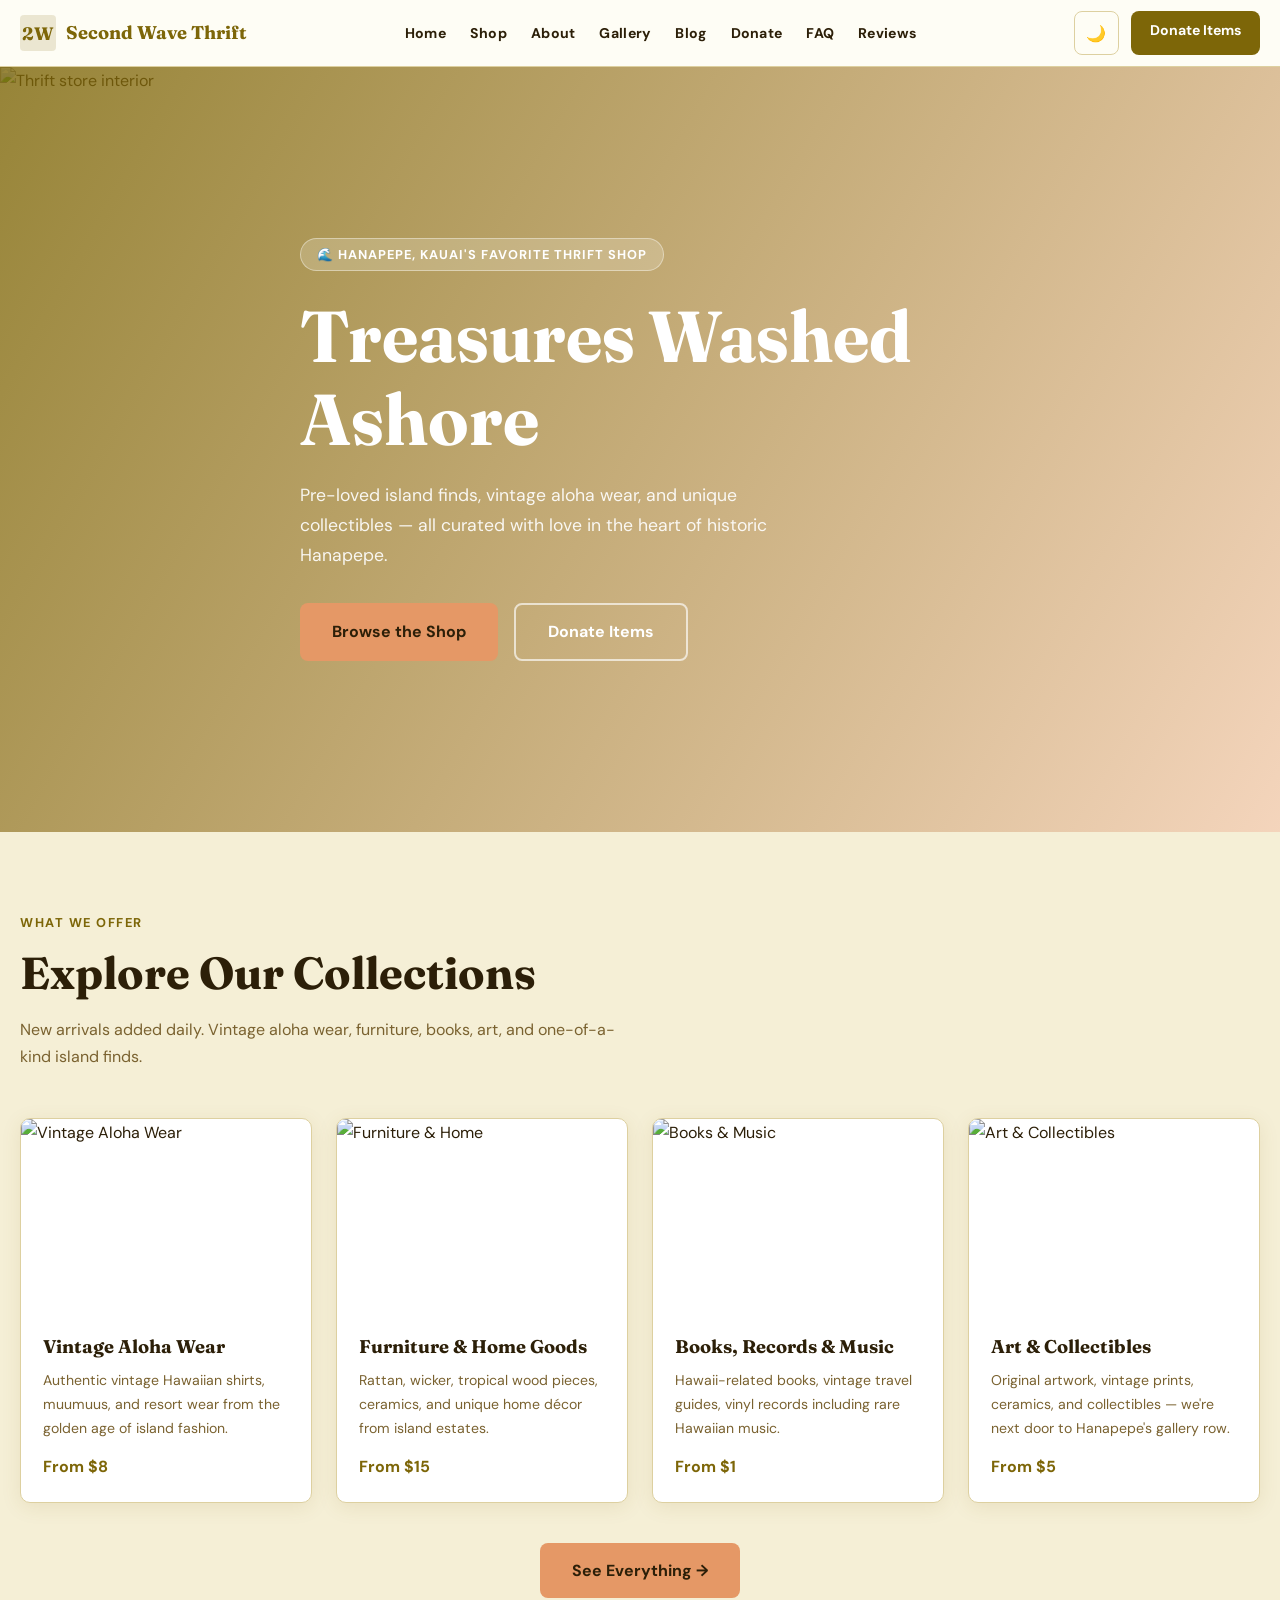
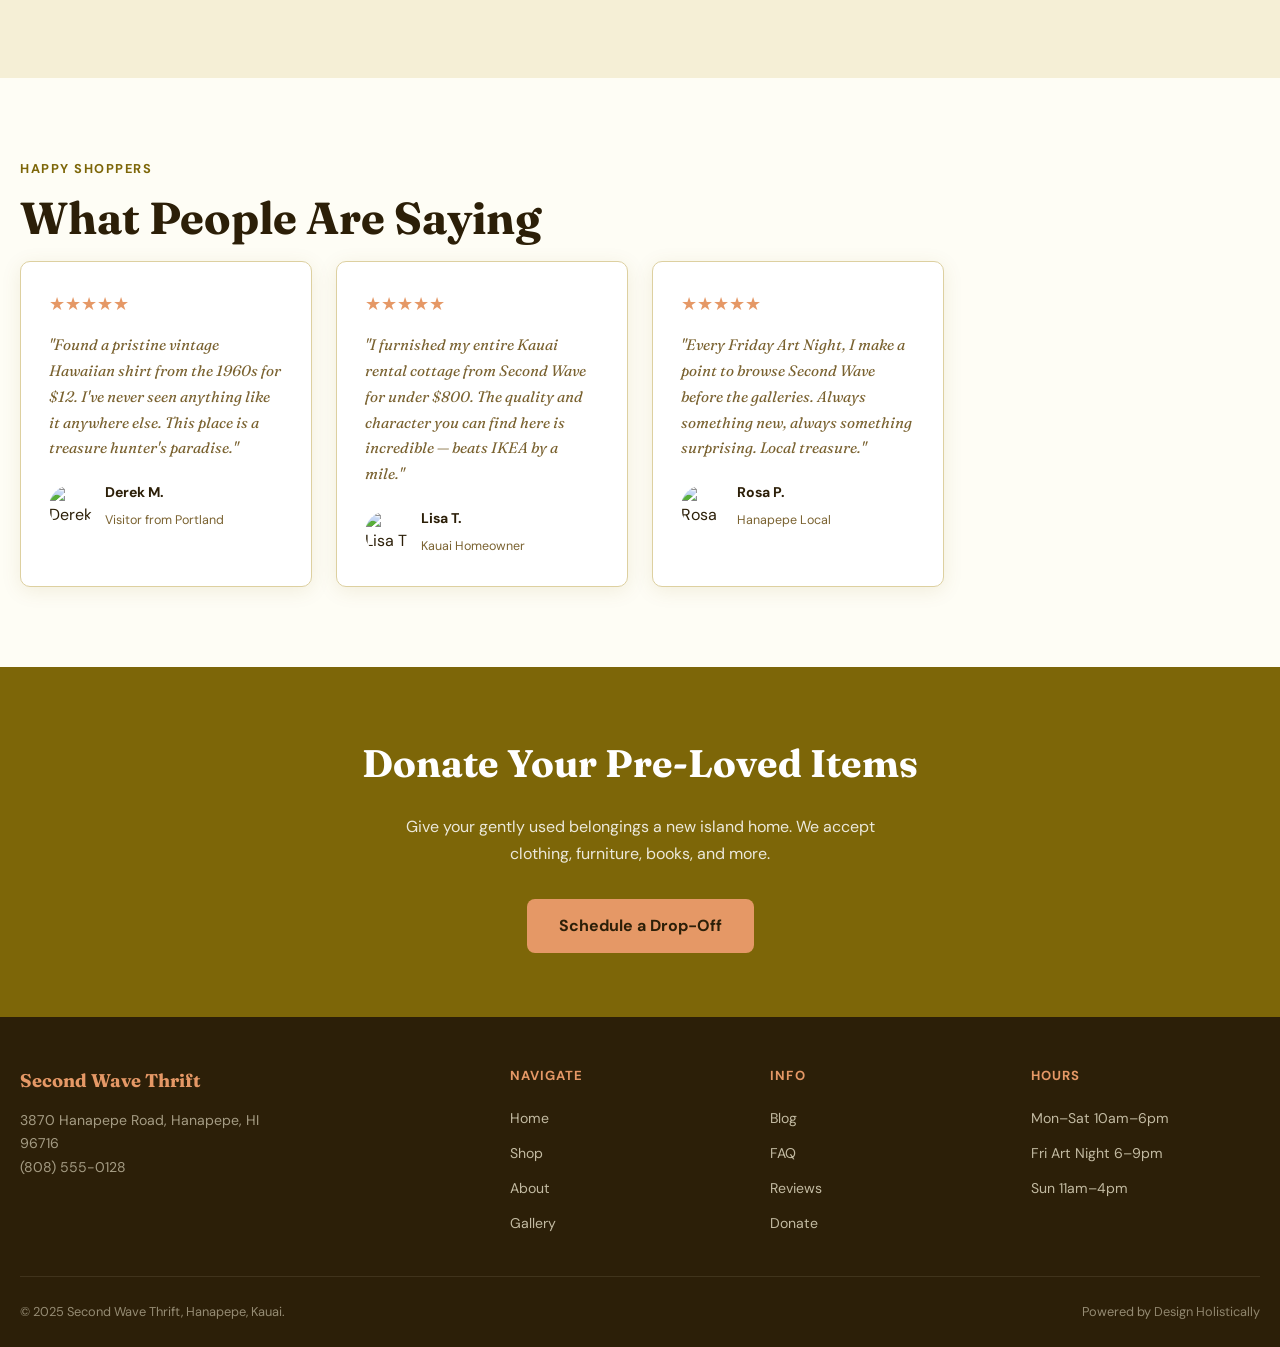
==== index.html @ 047452f1 "Initial commit: Second Wave Thrift — Hawaii sample site (Hanapepe, Kauai)" ====
<!DOCTYPE html>
<html lang="en" data-theme="light">
<head>
<meta charset="UTF-8"><meta name="viewport" content="width=device-width, initial-scale=1.0">
<title>Home — Second Wave Thrift | Hanapepe, Kauai</title>
<meta name="description" content="Second Wave Thrift in Hanapepe, Kauai — pre-loved island finds, vintage treasures, and sustainable shopping.">
<meta property="og:title" content="Home — Second Wave Thrift">
<meta property="og:type" content="website">
<link rel="stylesheet" href="css/style.css">
<script type="application/ld+json">{"@context":"https://schema.org","@type":"LocalBusiness","name":"Second Wave Thrift","description":"Treasures washed ashore — pre-loved island finds","telephone":"(808) 555-0128","address":{"@type":"PostalAddress","streetAddress":"3870 Hanapepe Road","addressLocality":"Hanapepe","addressRegion":"HI","postalCode":"96716"},"priceRange":"$"}</script>
</head>
<body>
<header class="site-header">
  <div class="header-inner">
    <a href="index.html" class="logo-wrap"><svg width="36" height="36" viewBox="0 0 36 36" fill="none">
  <rect width="36" height="36" rx="4" fill="#7D6608" opacity="0.15"/>
  <text x="18" y="25" text-anchor="middle" font-family="Fraunces,serif" font-weight="700" font-size="18" fill="#7D6608">2W</text>
</svg><span>Second Wave Thrift</span></a>
    <nav><ul class="nav-links" id="nav-links">
      <li><a href="index.html">Home</a></li><li><a href="services.html">Shop</a></li><li><a href="about.html">About</a></li><li><a href="gallery.html">Gallery</a></li><li><a href="blog.html">Blog</a></li><li><a href="booking.html">Donate</a></li><li><a href="faq.html">FAQ</a></li><li><a href="reviews.html">Reviews</a></li>
    </ul></nav>
    <div class="header-actions">
      <button id="theme-toggle" class="btn-theme">🌙</button>
      <a href="booking.html" class="btn-book">Donate Items</a>
      <button class="hamburger" id="hamburger" aria-label="Menu" aria-expanded="false"><span></span><span></span><span></span></button>
    </div>
  </div>
</header>
<main>

  <section class="hero"><div class="hero-bg"><img src="https://picsum.photos/1600/900?random=301" alt="Thrift store interior"></div><div class="hero-overlay"></div>
    <div class="hero-content">
      <div class="hero-badge">🌊 Hanapepe, Kauai's Favorite Thrift Shop</div>
      <h1>Treasures Washed Ashore</h1>
      <p>Pre-loved island finds, vintage aloha wear, and unique collectibles — all curated with love in the heart of historic Hanapepe.</p>
      <div class="hero-cta">
        <a href="services.html" class="btn-primary">Browse the Shop</a>
        <a href="booking.html" class="btn-secondary">Donate Items</a>
      </div>
    </div>
  </section>

  <section class="section section-alt"><div class="section-inner">
    <div class="section-label reveal">What We Offer</div>
    <h2 class="section-title reveal">Explore Our Collections</h2>
    <p class="section-sub reveal">New arrivals added daily. Vintage aloha wear, furniture, books, art, and one-of-a-kind island finds.</p>
    <div class="services-grid">
      <div class="service-card reveal"><img src="https://picsum.photos/400/190?random=302" alt="Vintage Aloha Wear"><div class="service-card-body"><h3>Vintage Aloha Wear</h3><p>Authentic vintage Hawaiian shirts, muumuus, and resort wear from the golden age of island fashion.</p><div class="service-price">From $8</div></div></div>
      <div class="service-card reveal"><img src="https://picsum.photos/400/190?random=303" alt="Furniture & Home"><div class="service-card-body"><h3>Furniture & Home Goods</h3><p>Rattan, wicker, tropical wood pieces, ceramics, and unique home décor from island estates.</p><div class="service-price">From $15</div></div></div>
      <div class="service-card reveal"><img src="https://picsum.photos/400/190?random=304" alt="Books & Music"><div class="service-card-body"><h3>Books, Records & Music</h3><p>Hawaii-related books, vintage travel guides, vinyl records including rare Hawaiian music.</p><div class="service-price">From $1</div></div></div>
      <div class="service-card reveal"><img src="https://picsum.photos/400/190?random=305" alt="Art & Collectibles"><div class="service-card-body"><h3>Art & Collectibles</h3><p>Original artwork, vintage prints, ceramics, and collectibles — we're next door to Hanapepe's gallery row.</p><div class="service-price">From $5</div></div></div>
    </div>
    <div style="text-align:center;margin-top:2.5rem;"><a href="services.html" class="btn-primary">See Everything →</a></div>
  </div></section>

  <section class="section"><div class="section-inner">
    <div class="section-label reveal">Happy Shoppers</div>
    <h2 class="section-title reveal">What People Are Saying</h2>
    <div class="testimonials-grid">
      <div class="testimonial-card reveal"><div class="stars">★★★★★</div><p class="testimonial-text">"Found a pristine vintage Hawaiian shirt from the 1960s for $12. I've never seen anything like it anywhere else. This place is a treasure hunter's paradise."</p><div class="testimonial-author"><img src="https://picsum.photos/44/44?random=306" alt="Derek M."><div><strong>Derek M.</strong><span>Visitor from Portland</span></div></div></div>
      <div class="testimonial-card reveal"><div class="stars">★★★★★</div><p class="testimonial-text">"I furnished my entire Kauai rental cottage from Second Wave for under $800. The quality and character you can find here is incredible — beats IKEA by a mile."</p><div class="testimonial-author"><img src="https://picsum.photos/44/44?random=307" alt="Lisa T."><div><strong>Lisa T.</strong><span>Kauai Homeowner</span></div></div></div>
      <div class="testimonial-card reveal"><div class="stars">★★★★★</div><p class="testimonial-text">"Every Friday Art Night, I make a point to browse Second Wave before the galleries. Always something new, always something surprising. Local treasure."</p><div class="testimonial-author"><img src="https://picsum.photos/44/44?random=308" alt="Rosa P."><div><strong>Rosa P.</strong><span>Hanapepe Local</span></div></div></div>
    </div>
  </div></section>

  <div class="cta-banner">
    <h2>Donate Your Pre-Loved Items</h2>
    <p>Give your gently used belongings a new island home. We accept clothing, furniture, books, and more.</p>
    <a href="booking.html" class="btn-primary" style="background:var(--accent);color:var(--text);">Schedule a Drop-Off</a>
  </div>

</main>
<footer class="site-footer">
  <div class="footer-inner">
    <div class="footer-brand"><div class="logo-wrap" style="color:var(--accent);">Second Wave Thrift</div><p>3870 Hanapepe Road, Hanapepe, HI 96716<br>(808) 555-0128</p></div>
    <div class="footer-col"><h4>Navigate</h4><ul><li><a href="index.html">Home</a></li><li><a href="services.html">Shop</a></li><li><a href="about.html">About</a></li><li><a href="gallery.html">Gallery</a></li></ul></div>
    <div class="footer-col"><h4>Info</h4><ul><li><a href="blog.html">Blog</a></li><li><a href="faq.html">FAQ</a></li><li><a href="reviews.html">Reviews</a></li><li><a href="booking.html">Donate</a></li></ul></div>
    <div class="footer-col"><h4>Hours</h4><ul><li><a href="#">Mon–Sat 10am–6pm</a></li><li><a href="#">Fri Art Night 6–9pm</a></li><li><a href="#">Sun 11am–4pm</a></li></ul></div>
  </div>
  <div class="footer-bottom"><span>© 2025 Second Wave Thrift, Hanapepe, Kauai.</span><span>Powered by <a href="https://designholistically.com" target="_blank" rel="noopener">Design Holistically</a></span></div>
</footer>
<button class="back-to-top" id="back-to-top" aria-label="Back to top">↑</button>
<script src="js/main.js"></script>
</body>
</html>
---- css/style.css ----
@import url('https://fonts.googleapis.com/css2?family=Fraunces:ital,wght@0,400;0,600;0,700;1,400&family=DM+Sans:wght@400;500;700&display=swap');
:root {
  --primary: #7D6608;
  --accent: #E59866;
  --bg: #FEFDF5;
  --bg2: #F5EFD6;
  --text: #2C1F08;
  --text-muted: #7A6230;
  --border: #DDD0A0;
  --white: #ffffff;
  --shadow: 0 4px 20px rgba(125,102,8,0.10);
  --radius: 10px;
  --font-heading: 'Fraunces', serif;
  --font-body: 'DM Sans', sans-serif;
  --transition: all 0.3s ease;
}
[data-theme="dark"] {
  --bg: #1A1400;
  --bg2: #221C00;
  --text: #F5EFD6;
  --text-muted: #C4A96A;
  --border: #4A3E0A;
  --white: #221C00;
  --shadow: 0 4px 20px rgba(0,0,0,0.4);
}
*, *::before, *::after { box-sizing: border-box; margin: 0; padding: 0; }
html { scroll-behavior: smooth; }
body { font-family: var(--font-body); background: var(--bg); color: var(--text); line-height: 1.7; transition: background 0.3s, color 0.3s; }
img { max-width: 100%; display: block; }
a { color: var(--primary); text-decoration: none; }
.site-header { position: sticky; top: 0; z-index: 100; background: rgba(254,253,245,0.88); backdrop-filter: blur(12px); border-bottom: 1px solid var(--border); padding: 0 1.25rem; }
[data-theme="dark"] .site-header { background: rgba(26,20,0,0.88); }
.header-inner { max-width: 1280px; margin: 0 auto; display: flex; align-items: center; justify-content: space-between; height: 66px; }
.logo-wrap { display: flex; align-items: center; gap: 0.6rem; font-family: var(--font-heading); font-size: 1.15rem; font-weight: 700; color: var(--primary); }
.nav-links { display: flex; gap: 1.5rem; list-style: none; }
.nav-links a { font-size: 0.88rem; font-weight: 700; color: var(--text); letter-spacing: 0.02em; transition: color 0.2s; }
.nav-links a:hover { color: var(--accent); }
.header-actions { display: flex; align-items: center; gap: 0.75rem; }
.btn-theme { background: none; border: 1px solid var(--border); border-radius: 8px; padding: 0.4rem 0.7rem; cursor: pointer; color: var(--text); font-size: 1rem; min-width: 44px; min-height: 44px; transition: var(--transition); }
.btn-book { background: var(--primary); color: #fff; border: none; border-radius: 8px; padding: 0.5rem 1.2rem; font-weight: 700; cursor: pointer; font-size: 0.88rem; min-height: 44px; transition: var(--transition); }
.btn-book:hover { background: var(--accent); color: var(--text); }
.hamburger { display: none; flex-direction: column; gap: 5px; background: none; border: none; cursor: pointer; padding: 0.5rem; min-width: 44px; min-height: 44px; justify-content: center; align-items: center; }
.hamburger span { width: 24px; height: 2px; background: var(--text); border-radius: 2px; transition: var(--transition); }
@media (max-width: 768px) { .nav-links { display: none; flex-direction: column; position: absolute; top: 66px; left: 0; right: 0; background: var(--bg); border-bottom: 1px solid var(--border); padding: 1rem 1.25rem; gap: 0.5rem; } .nav-links.open { display: flex; } .hamburger { display: flex; } .btn-book { display: none; } }
.hero { position: relative; min-height: 85vh; display: flex; align-items: center; overflow: hidden; }
.hero-bg { position: absolute; inset: 0; }
.hero-bg img { width: 100%; height: 100%; object-fit: cover; }
.hero-overlay { position: absolute; inset: 0; background: linear-gradient(120deg, rgba(125,102,8,0.8) 0%, rgba(229,152,102,0.4) 100%); }
.hero-content { position: relative; z-index: 2; max-width: 1280px; margin: 0 auto; padding: 4rem 1.25rem; }
.hero-badge { display: inline-block; background: rgba(254,253,245,0.2); color: #fff; border: 1px solid rgba(255,255,255,0.4); border-radius: 20px; padding: 0.3rem 1rem; font-size: 0.8rem; font-weight: 700; letter-spacing: 0.08em; text-transform: uppercase; margin-bottom: 1.5rem; }
.hero h1 { font-family: var(--font-heading); font-size: clamp(2.5rem, 6vw, 4.5rem); font-weight: 700; color: #fff; line-height: 1.15; margin-bottom: 1.25rem; max-width: 680px; }
.hero p { font-size: 1.1rem; color: rgba(255,255,255,0.9); max-width: 500px; margin-bottom: 2rem; }
.hero-cta { display: flex; gap: 1rem; flex-wrap: wrap; }
.btn-primary { background: var(--accent); color: var(--text); border: none; border-radius: 8px; padding: 0.85rem 2rem; font-weight: 700; font-size: 1rem; cursor: pointer; transition: var(--transition); min-height: 44px; display: inline-flex; align-items: center; gap: 0.5rem; }
.btn-primary:hover { background: #d4855a; color: #fff; }
.btn-secondary { background: transparent; color: #fff; border: 2px solid rgba(255,255,255,0.65); border-radius: 8px; padding: 0.85rem 2rem; font-weight: 700; font-size: 1rem; cursor: pointer; transition: var(--transition); min-height: 44px; display: inline-flex; align-items: center; }
.btn-secondary:hover { background: rgba(255,255,255,0.15); }
.section { padding: 5rem 1.25rem; }
.section-inner { max-width: 1280px; margin: 0 auto; }
.section-label { font-size: 0.8rem; font-weight: 700; letter-spacing: 0.12em; text-transform: uppercase; color: var(--primary); margin-bottom: 0.75rem; }
.section-title { font-family: var(--font-heading); font-size: clamp(1.8rem, 4vw, 2.8rem); font-weight: 700; color: var(--text); line-height: 1.2; margin-bottom: 1rem; }
.section-sub { font-size: 1rem; color: var(--text-muted); max-width: 600px; margin-bottom: 3rem; }
.section-alt { background: var(--bg2); }
.services-grid { display: grid; grid-template-columns: repeat(auto-fill, minmax(260px, 1fr)); gap: 1.5rem; }
.service-card { background: var(--white); border: 1px solid var(--border); border-radius: var(--radius); overflow: hidden; transition: var(--transition); box-shadow: var(--shadow); }
.service-card:hover { transform: translateY(-4px); border-color: var(--accent); }
.service-card img { width: 100%; height: 190px; object-fit: cover; }
.service-card-body { padding: 1.4rem; }
.service-card h3 { font-family: var(--font-heading); font-size: 1.15rem; color: var(--text); margin-bottom: 0.4rem; }
.service-card p { font-size: 0.88rem; color: var(--text-muted); margin-bottom: 0.75rem; }
.service-price { font-size: 1rem; font-weight: 700; color: var(--primary); }
.testimonials-grid { display: grid; grid-template-columns: repeat(auto-fill, minmax(280px, 1fr)); gap: 1.5rem; }
.testimonial-card { background: var(--white); border: 1px solid var(--border); border-radius: var(--radius); padding: 1.75rem; box-shadow: var(--shadow); }
.stars { color: var(--accent); font-size: 1.1rem; margin-bottom: 0.75rem; }
.testimonial-text { font-style: italic; font-family: var(--font-heading); color: var(--text-muted); font-size: 0.95rem; margin-bottom: 1.25rem; }
.testimonial-author { display: flex; align-items: center; gap: 0.75rem; }
.testimonial-author img { width: 44px; height: 44px; border-radius: 50%; object-fit: cover; }
.testimonial-author strong { display: block; font-size: 0.88rem; color: var(--text); }
.testimonial-author span { font-size: 0.78rem; color: var(--text-muted); }
.cta-banner { background: var(--primary); color: #fff; padding: 4rem 1.25rem; text-align: center; }
.cta-banner h2 { font-family: var(--font-heading); font-size: clamp(1.8rem, 3vw, 2.5rem); margin-bottom: 1rem; }
.cta-banner p { font-size: 1rem; opacity: 0.85; margin-bottom: 2rem; max-width: 500px; margin-left: auto; margin-right: auto; }
.gallery-grid { display: grid; grid-template-columns: repeat(2, 1fr); gap: 1rem; }
@media (min-width: 768px) { .gallery-grid { grid-template-columns: repeat(3, 1fr); } }
@media (min-width: 1280px) { .gallery-grid { grid-template-columns: repeat(4, 1fr); } }
.gallery-item { border-radius: var(--radius); overflow: hidden; aspect-ratio: 1; cursor: pointer; }
.gallery-item img { width: 100%; height: 100%; object-fit: cover; transition: transform 0.4s; }
.gallery-item:hover img { transform: scale(1.05); }
.blog-grid { display: grid; grid-template-columns: repeat(auto-fill, minmax(300px, 1fr)); gap: 1.5rem; }
.blog-card { background: var(--white); border: 1px solid var(--border); border-radius: var(--radius); overflow: hidden; transition: var(--transition); box-shadow: var(--shadow); }
.blog-card:hover { transform: translateY(-3px); border-color: var(--accent); }
.blog-card img { width: 100%; height: 190px; object-fit: cover; }
.blog-card-body { padding: 1.4rem; }
.blog-tag { font-size: 0.75rem; font-weight: 700; letter-spacing: 0.1em; text-transform: uppercase; color: var(--primary); margin-bottom: 0.5rem; }
.blog-card h3 { font-family: var(--font-heading); font-size: 1.05rem; color: var(--text); margin-bottom: 0.4rem; line-height: 1.35; }
.blog-card p { font-size: 0.88rem; color: var(--text-muted); margin-bottom: 0.75rem; }
.blog-meta { font-size: 0.78rem; color: var(--text-muted); }
.read-more { color: var(--primary); font-weight: 700; font-size: 0.9rem; }
.blog-post { max-width: 760px; margin: 0 auto; padding: 3rem 1.25rem; }
.blog-post h1 { font-family: var(--font-heading); font-size: clamp(1.8rem, 4vw, 2.7rem); color: var(--text); margin-bottom: 1rem; line-height: 1.2; }
.blog-post .meta { font-size: 0.82rem; color: var(--text-muted); margin-bottom: 2rem; }
.blog-post img { border-radius: var(--radius); margin: 2rem 0; width: 100%; height: 380px; object-fit: cover; }
.blog-post h2 { font-family: var(--font-heading); font-size: 1.5rem; color: var(--text); margin: 2rem 0 0.75rem; }
.blog-post p { font-size: 1rem; color: var(--text-muted); margin-bottom: 1.25rem; }
.blog-post ul { margin: 1rem 0 1.5rem 1.5rem; color: var(--text-muted); }
.blog-post ul li { margin-bottom: 0.5rem; }
.booking-section { max-width: 680px; margin: 0 auto; padding: 3rem 1.25rem; }
.step-indicator { display: flex; gap: 0.5rem; margin-bottom: 2.5rem; }
.step { flex: 1; height: 4px; border-radius: 2px; background: var(--border); transition: var(--transition); }
.step.active { background: var(--primary); }
.step.done { background: var(--accent); }
.form-group { margin-bottom: 1.5rem; }
.form-group label { display: block; font-weight: 700; font-size: 0.88rem; margin-bottom: 0.5rem; color: var(--text); }
.form-group input, .form-group select, .form-group textarea { width: 100%; padding: 0.75rem 1rem; border: 1px solid var(--border); border-radius: 8px; font-family: var(--font-body); font-size: 0.95rem; background: var(--bg); color: var(--text); transition: border-color 0.2s; min-height: 44px; }
.form-group input:focus, .form-group select:focus, .form-group textarea:focus { outline: none; border-color: var(--primary); }
.form-group textarea { min-height: 120px; resize: vertical; }
.form-nav { display: flex; gap: 1rem; justify-content: space-between; margin-top: 2rem; }
.booking-step { display: none; }
.booking-step.active { display: block; }
.service-option { border: 2px solid var(--border); border-radius: var(--radius); padding: 1.25rem; cursor: pointer; transition: var(--transition); margin-bottom: 0.75rem; }
.service-option:hover, .service-option.selected { border-color: var(--primary); background: rgba(125,102,8,0.05); }
.service-option h3 { font-family: var(--font-heading); font-size: 1rem; color: var(--text); }
.service-option p { font-size: 0.85rem; color: var(--text-muted); }
.confirmation-box { background: var(--bg2); border: 1px solid var(--border); border-radius: var(--radius); padding: 2rem; text-align: center; }
.confirmation-box .check { font-size: 3rem; margin-bottom: 1rem; }
.confirmation-box h2 { font-family: var(--font-heading); font-size: 1.8rem; color: var(--primary); margin-bottom: 0.5rem; }
.admin-login { max-width: 400px; margin: 6rem auto; padding: 0 1.25rem; }
.admin-card { background: var(--white); border: 1px solid var(--border); border-radius: var(--radius); padding: 2.5rem; box-shadow: var(--shadow); }
.admin-card h1 { font-family: var(--font-heading); font-size: 1.8rem; color: var(--text); margin-bottom: 0.5rem; }
.admin-card p { font-size: 0.88rem; color: var(--text-muted); margin-bottom: 2rem; }
.admin-dash { display: none; max-width: 1200px; margin: 0 auto; padding: 2rem 1.25rem; }
.stats-grid { display: grid; grid-template-columns: repeat(2, 1fr); gap: 1rem; margin-bottom: 2rem; }
@media (min-width: 768px) { .stats-grid { grid-template-columns: repeat(4, 1fr); } }
.stat-card { background: var(--white); border: 1px solid var(--border); border-radius: var(--radius); padding: 1.5rem; text-align: center; box-shadow: var(--shadow); }
.stat-card .stat-num { font-family: var(--font-heading); font-size: 2.2rem; font-weight: 700; color: var(--primary); }
.stat-card .stat-label { font-size: 0.82rem; color: var(--text-muted); margin-top: 0.25rem; }
.admin-table-wrap { background: var(--white); border: 1px solid var(--border); border-radius: var(--radius); padding: 1.5rem; box-shadow: var(--shadow); margin-bottom: 1.5rem; overflow-x: auto; }
.admin-table-wrap h2 { font-family: var(--font-heading); font-size: 1.2rem; margin-bottom: 1rem; color: var(--text); }
table { width: 100%; border-collapse: collapse; font-size: 0.88rem; }
th { text-align: left; padding: 0.6rem 0.75rem; background: var(--bg2); font-weight: 700; font-size: 0.78rem; text-transform: uppercase; letter-spacing: 0.05em; color: var(--text-muted); }
td { padding: 0.7rem 0.75rem; border-top: 1px solid var(--border); color: var(--text); }
.badge { display: inline-block; padding: 0.2rem 0.6rem; border-radius: 12px; font-size: 0.75rem; font-weight: 700; }
.badge-green { background: #D1FAE5; color: #065F46; }
.badge-yellow { background: #FEF3C7; color: #92400E; }
.badge-red { background: #FEE2E2; color: #991B1B; }
.faq-list { max-width: 760px; margin: 0 auto; }
.faq-item { border-bottom: 1px solid var(--border); }
.faq-question { width: 100%; background: none; border: none; text-align: left; padding: 1.25rem 0; font-family: var(--font-heading); font-size: 1.05rem; color: var(--text); cursor: pointer; display: flex; justify-content: space-between; align-items: center; gap: 1rem; min-height: 44px; }
.faq-question:hover { color: var(--primary); }
.faq-icon { font-size: 1.2rem; color: var(--primary); flex-shrink: 0; transition: transform 0.3s; }
.faq-answer { font-size: 0.95rem; color: var(--text-muted); padding-bottom: 1.25rem; display: none; }
.faq-answer.open { display: block; }
.faq-icon.open { transform: rotate(45deg); }
.reviews-grid { display: grid; grid-template-columns: repeat(auto-fill, minmax(280px, 1fr)); gap: 1.5rem; }
.review-card { background: var(--white); border: 1px solid var(--border); border-radius: var(--radius); padding: 1.75rem; box-shadow: var(--shadow); }
.team-grid { display: grid; grid-template-columns: repeat(auto-fill, minmax(220px, 1fr)); gap: 1.5rem; }
.team-card { text-align: center; }
.team-card img { width: 110px; height: 110px; border-radius: 50%; margin: 0 auto 1rem; object-fit: cover; border: 3px solid var(--accent); }
.team-card h3 { font-family: var(--font-heading); font-size: 1rem; color: var(--text); }
.team-card p { font-size: 0.85rem; color: var(--text-muted); }
.values-grid { display: grid; grid-template-columns: repeat(auto-fill, minmax(220px, 1fr)); gap: 1.5rem; margin-top: 2rem; }
.value-card { background: var(--white); border: 1px solid var(--border); border-radius: var(--radius); padding: 1.75rem; text-align: center; box-shadow: var(--shadow); }
.value-icon { font-size: 2rem; margin-bottom: 0.75rem; }
.value-card h3 { font-family: var(--font-heading); font-size: 1.05rem; color: var(--text); margin-bottom: 0.4rem; }
.value-card p { font-size: 0.88rem; color: var(--text-muted); }
.site-footer { background: #2C1F08; color: rgba(245,239,214,0.8); padding: 3rem 1.25rem 1.5rem; }
.footer-inner { max-width: 1280px; margin: 0 auto; display: grid; grid-template-columns: 1fr; gap: 2rem; }
@media (min-width: 768px) { .footer-inner { grid-template-columns: 2fr 1fr 1fr 1fr; } }
.footer-brand p { font-size: 0.88rem; opacity: 0.75; margin-top: 0.75rem; max-width: 280px; }
.footer-col h4 { font-weight: 700; font-size: 0.82rem; letter-spacing: 0.08em; text-transform: uppercase; color: var(--accent); margin-bottom: 1rem; }
.footer-col ul { list-style: none; }
.footer-col ul li { margin-bottom: 0.5rem; }
.footer-col ul li a { color: rgba(245,239,214,0.75); font-size: 0.88rem; transition: color 0.2s; }
.footer-col ul li a:hover { color: #fff; }
.footer-bottom { max-width: 1280px; margin: 2rem auto 0; padding-top: 1.5rem; border-top: 1px solid rgba(245,239,214,0.15); display: flex; flex-wrap: wrap; justify-content: space-between; gap: 0.5rem; font-size: 0.8rem; opacity: 0.65; }
.footer-bottom a { color: rgba(245,239,214,0.75); }
.back-to-top { position: fixed; bottom: 1.5rem; right: 1.5rem; width: 44px; height: 44px; background: var(--primary); color: #fff; border: none; border-radius: 50%; cursor: pointer; font-size: 1.2rem; display: flex; align-items: center; justify-content: center; box-shadow: 0 4px 16px rgba(0,0,0,0.2); opacity: 0; pointer-events: none; transition: var(--transition); z-index: 90; }
.back-to-top.visible { opacity: 1; pointer-events: all; }
.reveal { opacity: 0; transform: translateY(26px); transition: opacity 0.6s ease, transform 0.6s ease; }
.reveal.visible { opacity: 1; transform: none; }
.page-hero { background: linear-gradient(135deg, #7D6608 0%, #B8840A 100%); color: #fff; padding: 5rem 1.25rem 3rem; }
.page-hero h1 { font-family: var(--font-heading); font-size: clamp(2rem, 4vw, 3rem); margin-bottom: 0.75rem; }
.page-hero p { font-size: 1rem; opacity: 0.85; max-width: 560px; }
.breadcrumb { font-size: 0.82rem; opacity: 0.75; margin-bottom: 1rem; }
.breadcrumb a { color: rgba(255,255,255,0.85); }
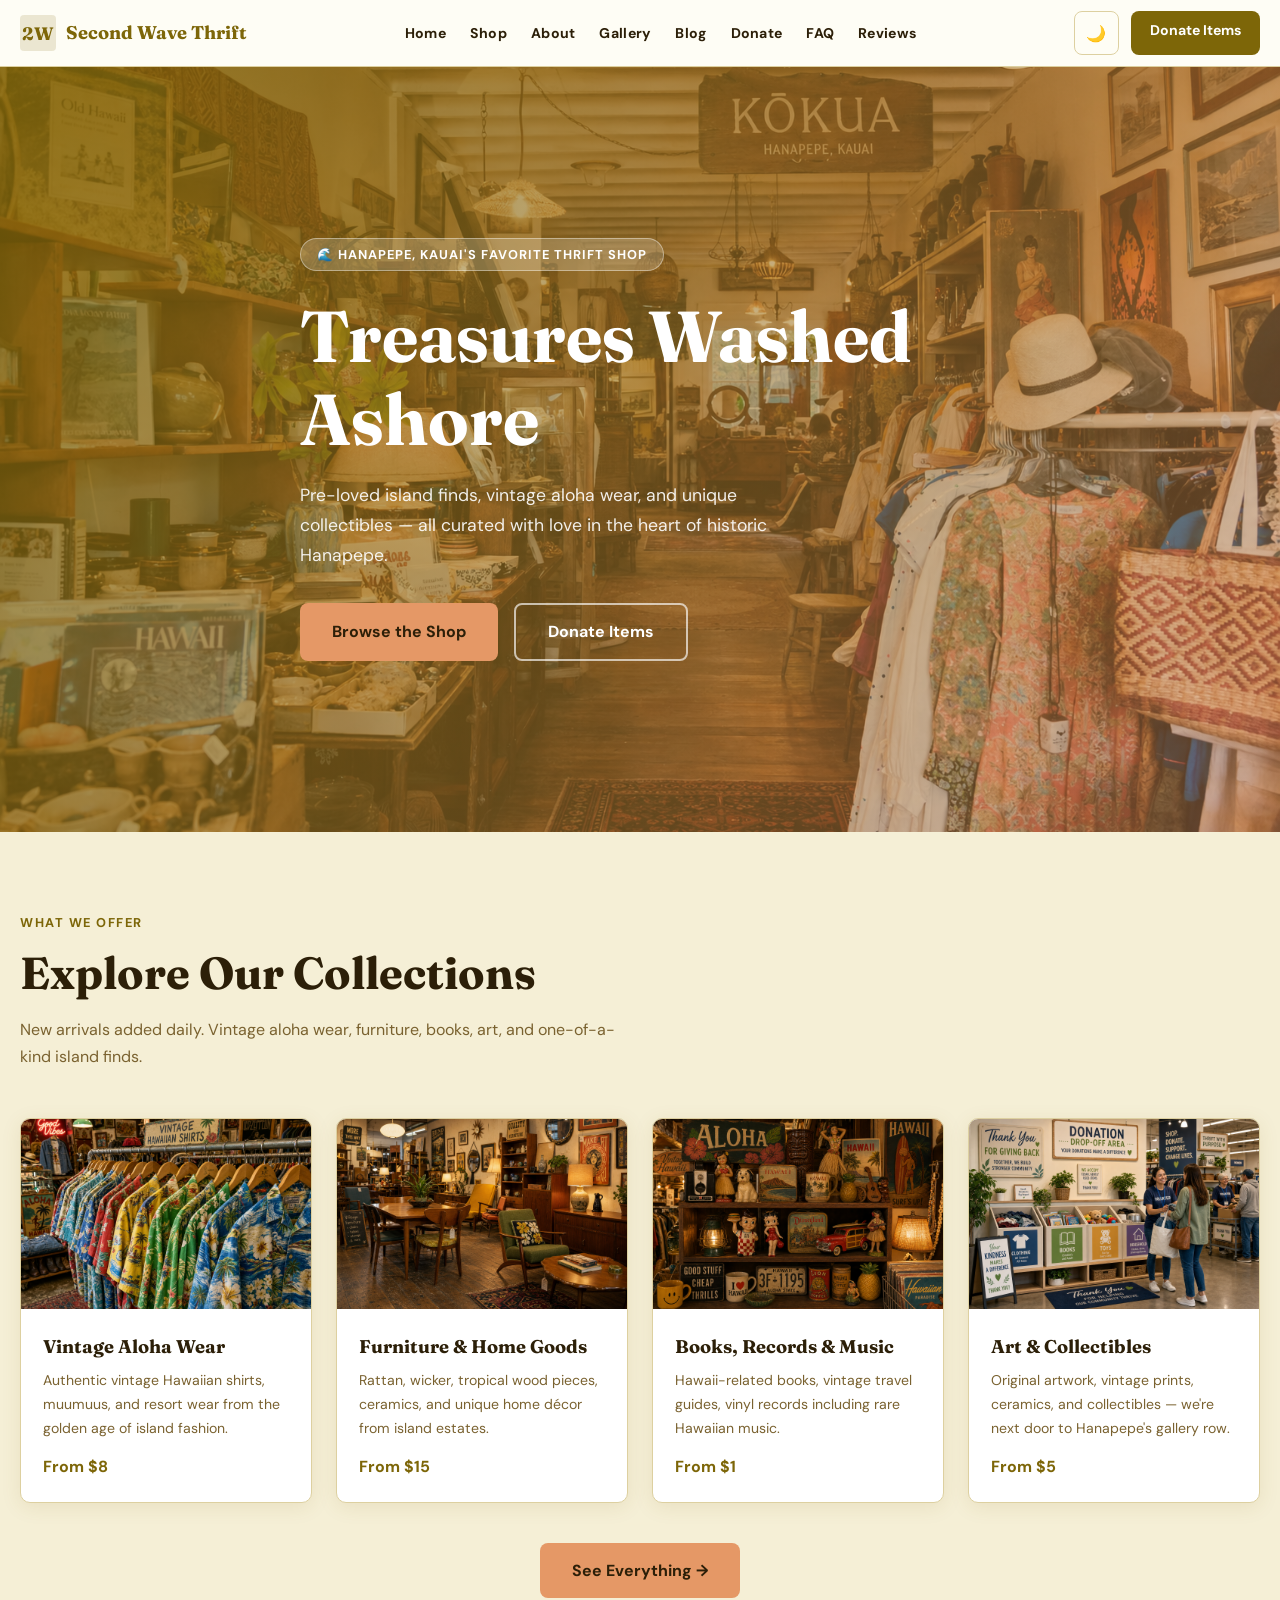
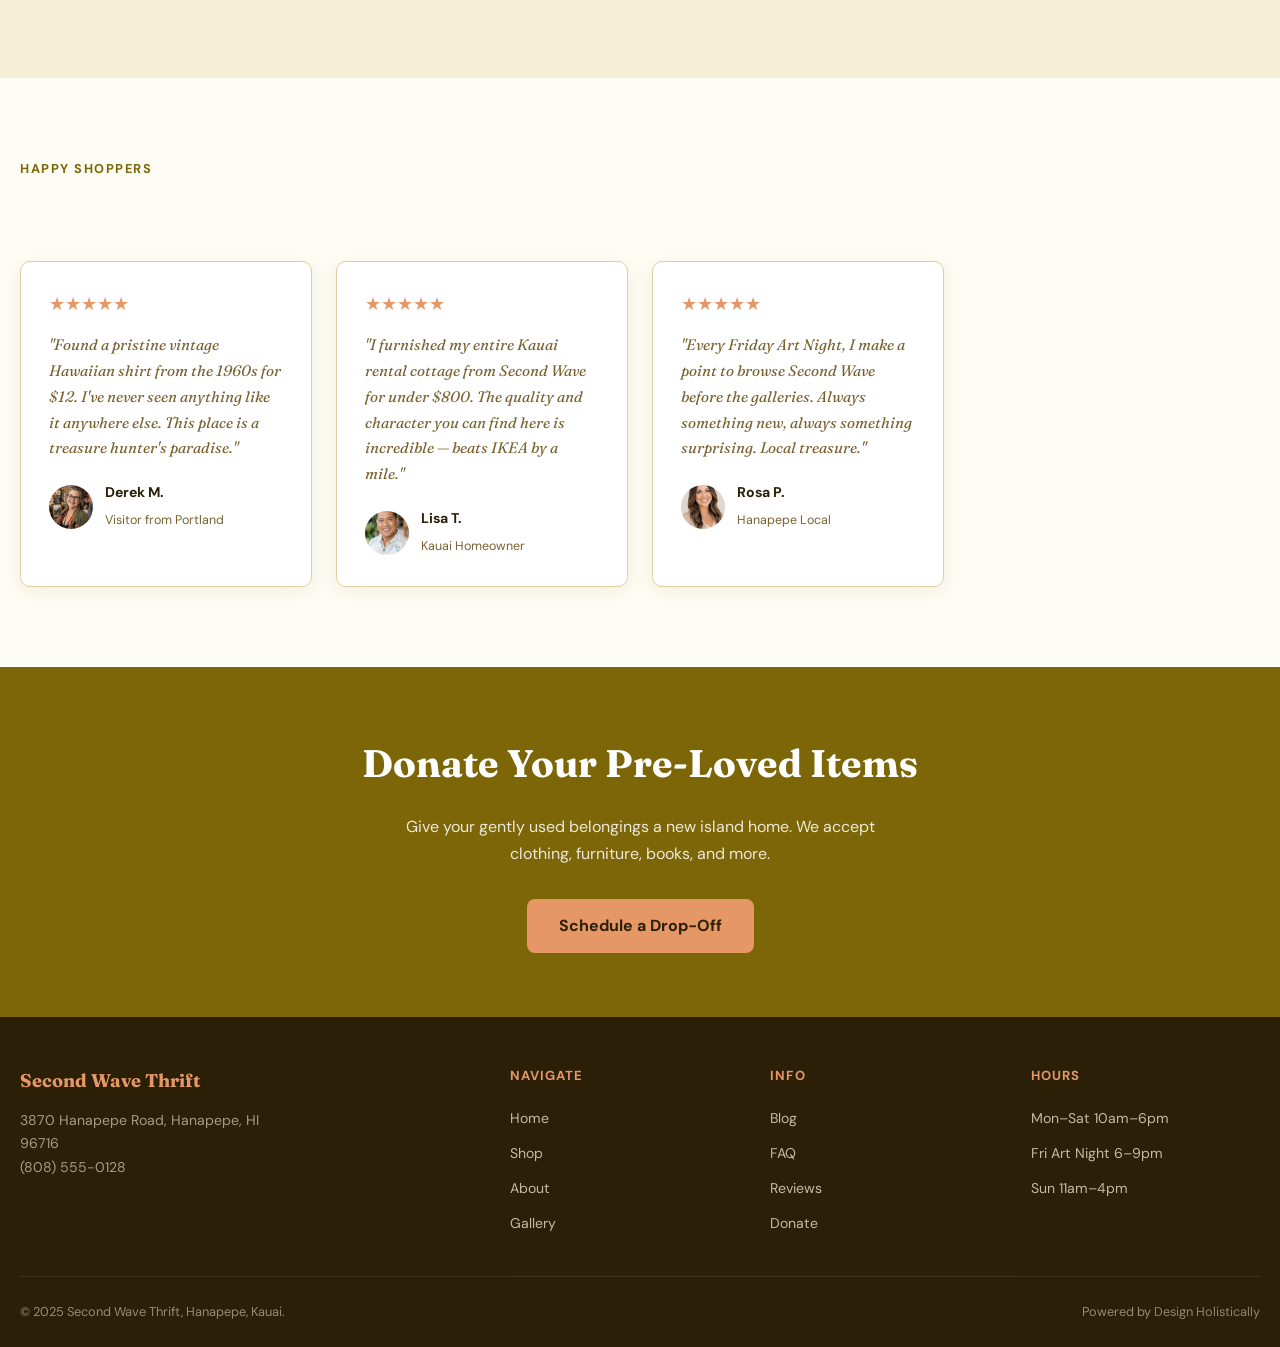
==== commit 0c2efd6b: "Initial commit: Second Wave Thrift — Hawaii sample site (Hanapepe, Kauai)" ====
--- a/index.html
+++ b/index.html
@@ -28,7 +28,7 @@
 </header>
 <main>
 
-  <section class="hero"><div class="hero-bg"><img src="https://picsum.photos/1600/900?random=301" alt="Thrift store interior"></div><div class="hero-overlay"></div>
+  <section class="hero"><div class="hero-bg"><img src="images/hero.png" alt="Thrift store interior"></div><div class="hero-overlay"></div>
     <div class="hero-content">
       <div class="hero-badge">🌊 Hanapepe, Kauai's Favorite Thrift Shop</div>
       <h1>Treasures Washed Ashore</h1>
@@ -45,10 +45,10 @@
     <h2 class="section-title reveal">Explore Our Collections</h2>
     <p class="section-sub reveal">New arrivals added daily. Vintage aloha wear, furniture, books, art, and one-of-a-kind island finds.</p>
     <div class="services-grid">
-      <div class="service-card reveal"><img src="https://picsum.photos/400/190?random=302" alt="Vintage Aloha Wear"><div class="service-card-body"><h3>Vintage Aloha Wear</h3><p>Authentic vintage Hawaiian shirts, muumuus, and resort wear from the golden age of island fashion.</p><div class="service-price">From $8</div></div></div>
-      <div class="service-card reveal"><img src="https://picsum.photos/400/190?random=303" alt="Furniture & Home"><div class="service-card-body"><h3>Furniture & Home Goods</h3><p>Rattan, wicker, tropical wood pieces, ceramics, and unique home décor from island estates.</p><div class="service-price">From $15</div></div></div>
-      <div class="service-card reveal"><img src="https://picsum.photos/400/190?random=304" alt="Books & Music"><div class="service-card-body"><h3>Books, Records & Music</h3><p>Hawaii-related books, vintage travel guides, vinyl records including rare Hawaiian music.</p><div class="service-price">From $1</div></div></div>
-      <div class="service-card reveal"><img src="https://picsum.photos/400/190?random=305" alt="Art & Collectibles"><div class="service-card-body"><h3>Art & Collectibles</h3><p>Original artwork, vintage prints, ceramics, and collectibles — we're next door to Hanapepe's gallery row.</p><div class="service-price">From $5</div></div></div>
+      <div class="service-card reveal"><img src="images/service-clothing.png" alt="Vintage Aloha Wear"><div class="service-card-body"><h3>Vintage Aloha Wear</h3><p>Authentic vintage Hawaiian shirts, muumuus, and resort wear from the golden age of island fashion.</p><div class="service-price">From $8</div></div></div>
+      <div class="service-card reveal"><img src="images/service-furniture.png" alt="Furniture & Home"><div class="service-card-body"><h3>Furniture & Home Goods</h3><p>Rattan, wicker, tropical wood pieces, ceramics, and unique home décor from island estates.</p><div class="service-price">From $15</div></div></div>
+      <div class="service-card reveal"><img src="images/service-collectibles.png" alt="Books & Music"><div class="service-card-body"><h3>Books, Records & Music</h3><p>Hawaii-related books, vintage travel guides, vinyl records including rare Hawaiian music.</p><div class="service-price">From $1</div></div></div>
+      <div class="service-card reveal"><img src="images/service-donations.png" alt="Art & Collectibles"><div class="service-card-body"><h3>Art & Collectibles</h3><p>Original artwork, vintage prints, ceramics, and collectibles — we're next door to Hanapepe's gallery row.</p><div class="service-price">From $5</div></div></div>
     </div>
     <div style="text-align:center;margin-top:2.5rem;"><a href="services.html" class="btn-primary">See Everything →</a></div>
   </div></section>
@@ -57,9 +57,9 @@
     <div class="section-label reveal">Happy Shoppers</div>
     <h2 class="section-title reveal">What People Are Saying</h2>
     <div class="testimonials-grid">
-      <div class="testimonial-card reveal"><div class="stars">★★★★★</div><p class="testimonial-text">"Found a pristine vintage Hawaiian shirt from the 1960s for $12. I've never seen anything like it anywhere else. This place is a treasure hunter's paradise."</p><div class="testimonial-author"><img src="https://picsum.photos/44/44?random=306" alt="Derek M."><div><strong>Derek M.</strong><span>Visitor from Portland</span></div></div></div>
-      <div class="testimonial-card reveal"><div class="stars">★★★★★</div><p class="testimonial-text">"I furnished my entire Kauai rental cottage from Second Wave for under $800. The quality and character you can find here is incredible — beats IKEA by a mile."</p><div class="testimonial-author"><img src="https://picsum.photos/44/44?random=307" alt="Lisa T."><div><strong>Lisa T.</strong><span>Kauai Homeowner</span></div></div></div>
-      <div class="testimonial-card reveal"><div class="stars">★★★★★</div><p class="testimonial-text">"Every Friday Art Night, I make a point to browse Second Wave before the galleries. Always something new, always something surprising. Local treasure."</p><div class="testimonial-author"><img src="https://picsum.photos/44/44?random=308" alt="Rosa P."><div><strong>Rosa P.</strong><span>Hanapepe Local</span></div></div></div>
+      <div class="testimonial-card reveal"><div class="stars">★★★★★</div><p class="testimonial-text">"Found a pristine vintage Hawaiian shirt from the 1960s for $12. I've never seen anything like it anywhere else. This place is a treasure hunter's paradise."</p><div class="testimonial-author"><img src="images/avatar-1.png" alt="Derek M."><div><strong>Derek M.</strong><span>Visitor from Portland</span></div></div></div>
+      <div class="testimonial-card reveal"><div class="stars">★★★★★</div><p class="testimonial-text">"I furnished my entire Kauai rental cottage from Second Wave for under $800. The quality and character you can find here is incredible — beats IKEA by a mile."</p><div class="testimonial-author"><img src="images/avatar-2.png" alt="Lisa T."><div><strong>Lisa T.</strong><span>Kauai Homeowner</span></div></div></div>
+      <div class="testimonial-card reveal"><div class="stars">★★★★★</div><p class="testimonial-text">"Every Friday Art Night, I make a point to browse Second Wave before the galleries. Always something new, always something surprising. Local treasure."</p><div class="testimonial-author"><img src="images/avatar-3.png" alt="Rosa P."><div><strong>Rosa P.</strong><span>Hanapepe Local</span></div></div></div>
     </div>
   </div></section>
 
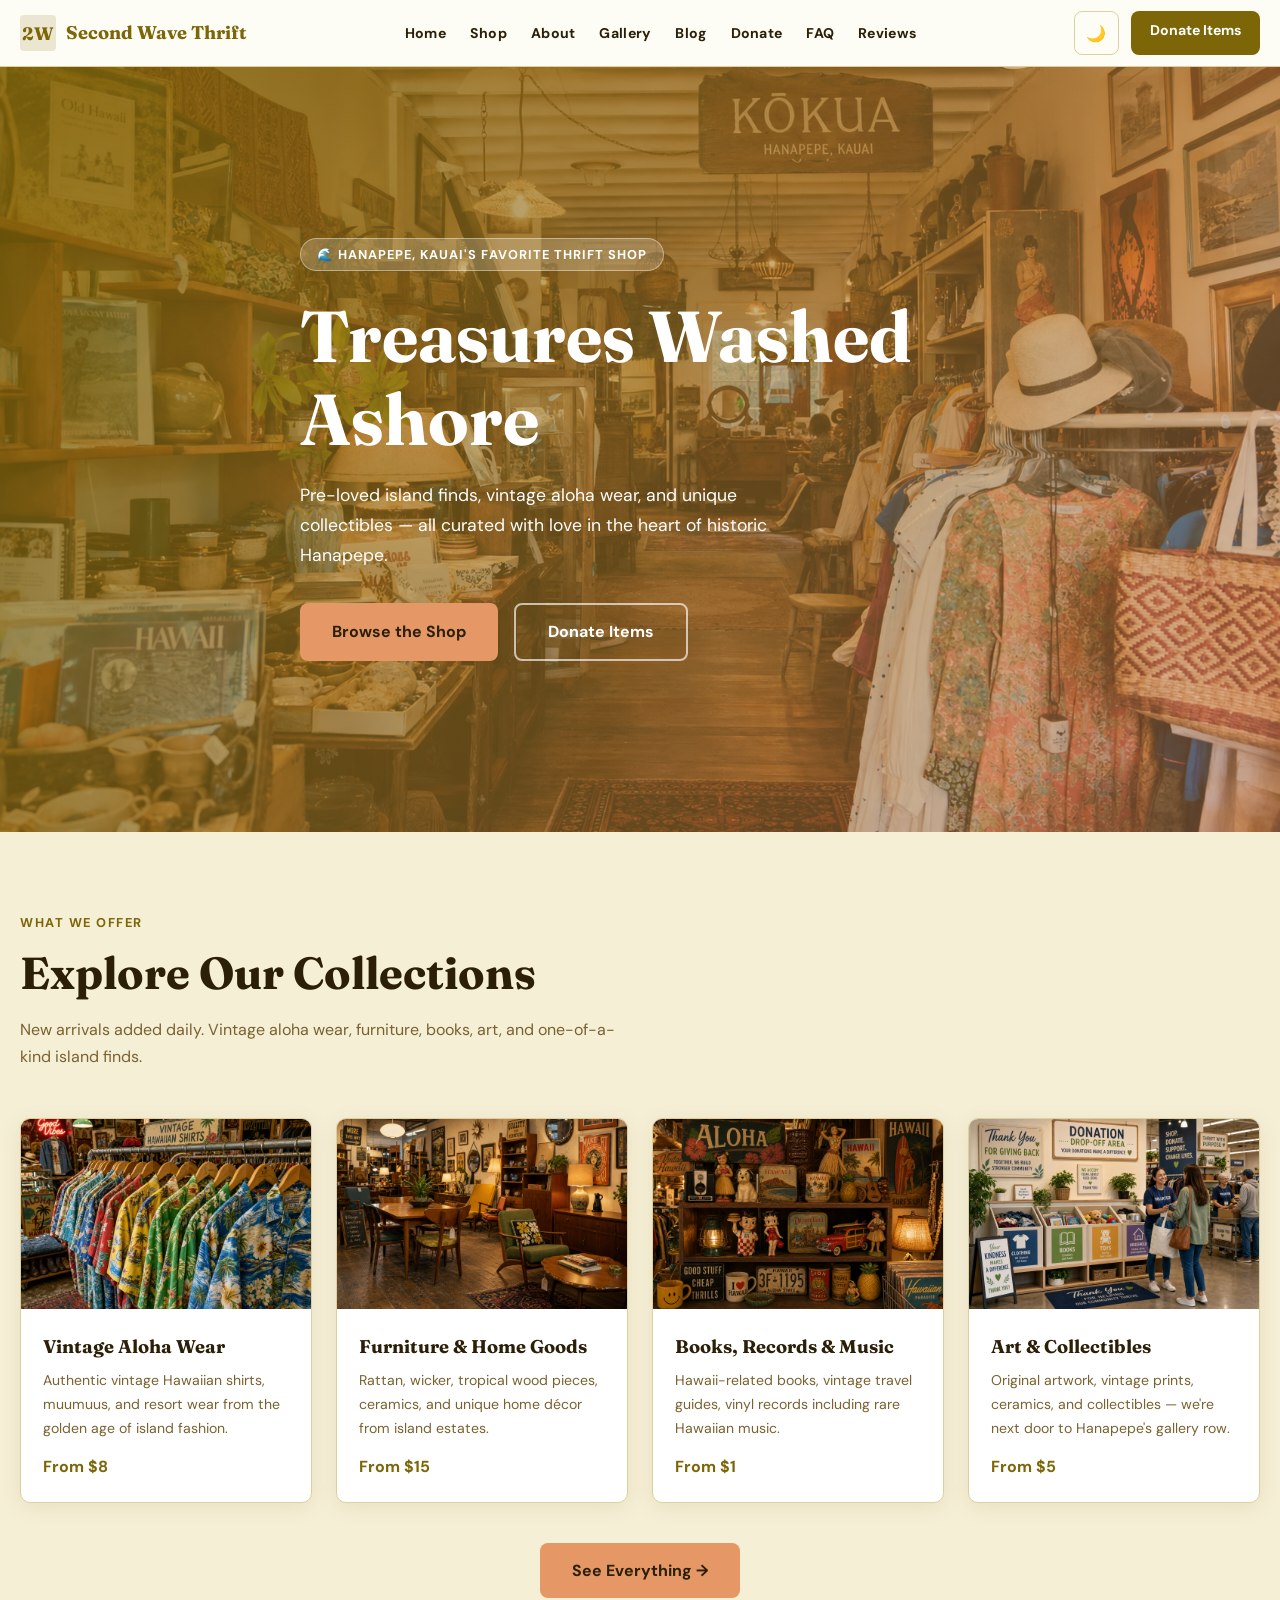
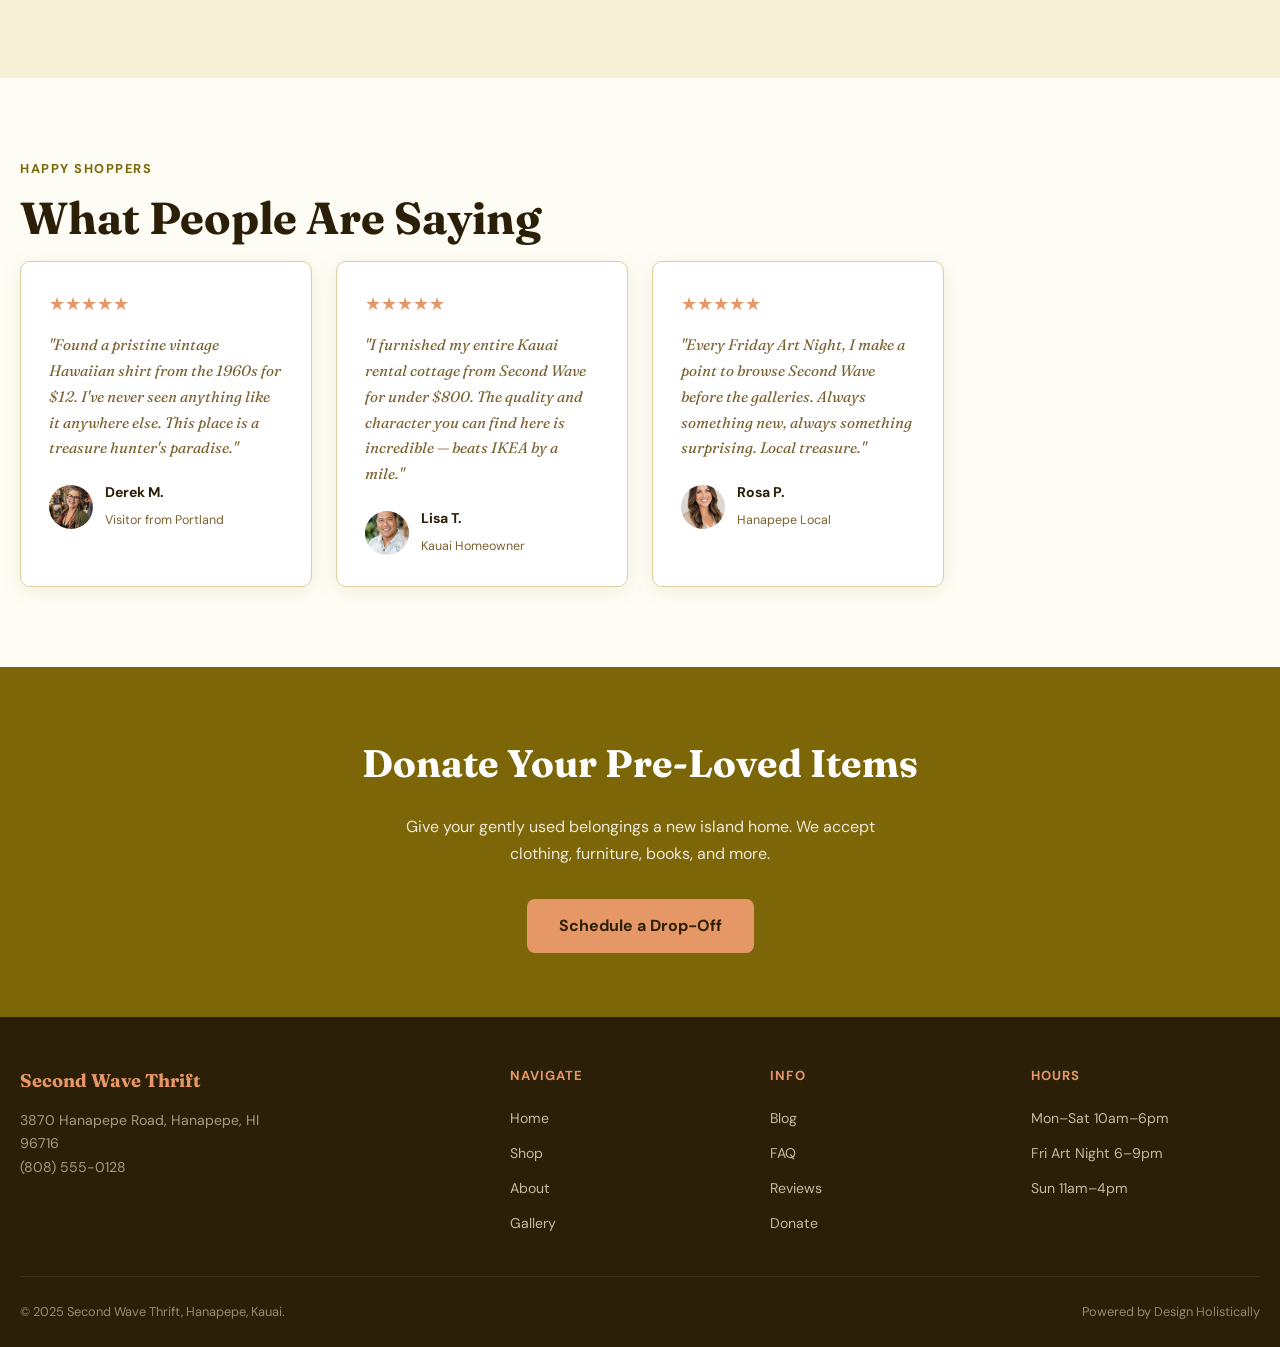
==== commit 8f16923b: "feat: replace all picsum placeholders with AI-generated photorealistic images" ====
--- a/index.html
+++ b/index.html
@@ -8,6 +8,10 @@
 <meta property="og:type" content="website">
 <link rel="stylesheet" href="css/style.css">
 <script type="application/ld+json">{"@context":"https://schema.org","@type":"LocalBusiness","name":"Second Wave Thrift","description":"Treasures washed ashore — pre-loved island finds","telephone":"(808) 555-0128","address":{"@type":"PostalAddress","streetAddress":"3870 Hanapepe Road","addressLocality":"Hanapepe","addressRegion":"HI","postalCode":"96716"},"priceRange":"$"}</script>
+  <link rel="icon" type="image/x-icon" href="images/favicon.ico">
+  <link rel="icon" type="image/png" sizes="32x32" href="images/favicon-32x32.png">
+  <link rel="icon" type="image/png" sizes="16x16" href="images/favicon-16x16.png">
+  <link rel="apple-touch-icon" sizes="180x180" href="images/apple-touch-icon.png">
 </head>
 <body>
 <header class="site-header">
--- a/css/style.css
+++ b/css/style.css
@@ -183,3 +183,8 @@
 .page-hero p { font-size: 1rem; opacity: 0.85; max-width: 560px; }
 .breadcrumb { font-size: 0.82rem; opacity: 0.75; margin-bottom: 1rem; }
 .breadcrumb a { color: rgba(255,255,255,0.85); }
+
+.hero h1, .hero p, .hero-content, .hero .eyebrow-label, .hero .tag { color: #fff !important; }
+
+[data-theme="dark"] .hero { background: transparent !important; }
+[data-theme="dark"] .hero-bg img { opacity: 1 !important; }
